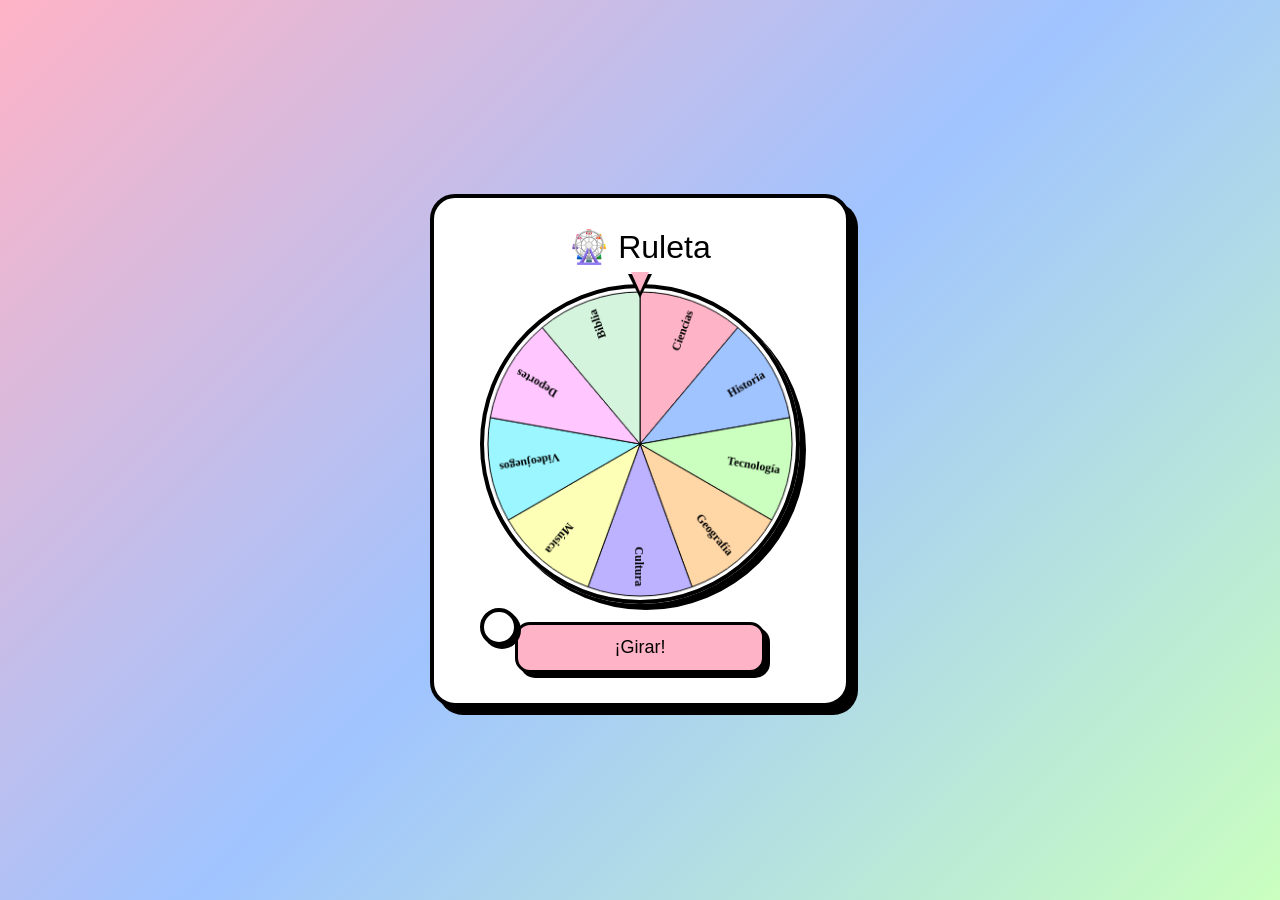
==== ruleta.html @ e856bff6 "IntelliQuiz v1.0 - juego completo con categorias, ruleta, musica y sistema de puntuacion" ====
<!DOCTYPE html>
<html lang="es">
<head>
<meta charset="UTF-8" />
<meta name="viewport" content="width=device-width, initial-scale=1.0" />
<title>Ruleta</title>

<style>
* {
  margin: 0;
  padding: 0;
  box-sizing: border-box;
  font-family: 'Comic Sans MS', cursive, sans-serif;
}

body {
  min-height: 100vh;
  background: linear-gradient(135deg, #ffb3c6, #a0c4ff, #caffbf);
  display: flex;
  justify-content: center;
  align-items: center;
  padding: 15px;
}

/* CONTENEDOR */
.ruleta-container {
  width: 100%;
  max-width: 420px;
  background: #fff;
  padding: clamp(15px, 4vw, 30px);
  border-radius: 25px;
  border: 4px solid #000;
  box-shadow: 8px 8px 0px #000;
  text-align: center;
  display: flex;
  flex-direction: column;
  align-items: center;
  gap: 18px;
}

.titulo {
  font-size: clamp(22px, 5vw, 32px);
}

.scene {
  position: relative;
  width: 100%;
  max-width: 320px;
  aspect-ratio: 1;
}

canvas {
  width: 100%;
  height: 100%;
  border-radius: 50%;
  border: 4px solid #000;
  box-shadow: 6px 6px 0px #000;
}

.pointer {
  position: absolute;
  top: -10px;
  left: 50%;
  transform: translateX(-50%);
  border-left: 12px solid transparent;
  border-right: 12px solid transparent;
  border-top: 24px solid #000;
}

.pointer::after {
  content: '';
  position: absolute;
  top: -26px;
  left: -9px;
  border-left: 9px solid transparent;
  border-right: 9px solid transparent;
  border-top: 20px solid #ffb3c6;
}

.hub {
  position: absolute;
  width: 12%;
  height: 12%;
  background: #fff;
  border-radius: 50%;
  border: 4px solid #000;
  box-shadow: 3px 3px 0px #000;
}

.btn-ruleta {
  width: 100%;
  max-width: 250px;
  padding: 12px;
  font-size: clamp(14px, 4vw, 18px);
  border-radius: 15px;
  border: 3px solid #000;
  background: #ffb3c6;
  cursor: pointer;
  box-shadow: 5px 5px 0px #000;
  transition: 0.2s;
}

/* MODAL */
.modal {
  position: fixed;
  top: 0;
  left: 0;
  width: 100%;
  height: 100%;
  background: rgba(0,0,0,0.6);
  display: none;
  justify-content: center;
  align-items: center;
  z-index: 100;
}

.modal.active {
  display: flex;
}

.modal-content {
  background: #fff;
  padding: 25px;
  border-radius: 20px;
  border: 4px solid #000;
  box-shadow: 8px 8px 0px #000;
  text-align: center;
  max-width: 300px;
  width: 90%;
  animation: aparecer 0.3s ease;
}

.modal-content h2 {
  margin-bottom: 15px;
}

.modal-content p {
  font-size: 20px;
  font-weight: bold;
  margin-bottom: 20px;
}

.modal-content a {
  display: inline-block;
  padding: 10px 20px;
  background: #a0c4ff;
  border: 3px solid #000;
  border-radius: 12px;
  text-decoration: none;
  color: #000;
  font-weight: bold;
  box-shadow: 4px 4px 0px #000;
}

@keyframes aparecer {
  from { transform: scale(0.7); opacity: 0; }
  to   { transform: scale(1); opacity: 1; }
}
</style>
</head>

<body>

<div class="ruleta-container">
  <div class="titulo">🎡 Ruleta</div>

  <div class="scene">
    <div class="pointer"></div>
    <canvas id="wheel"></canvas>
    <div class="hub"></div>
  </div>

  <button class="btn-ruleta" id="spinBtn" onclick="spin()">¡Girar!</button>
</div>

<!-- MODAL -->
<div class="modal" id="modal">
  <div class="modal-content">
    <h2>Resultado</h2>
    <p id="modalText"></p>
    <a href="trivia.html">Continuar</a>
  </div>
</div>

<script>
const ITEMS = [
  'Ciencias','Historia','Tecnología','Geografía','Cultura',
  'Música','Videojuegos','Deportes','Biblia'
];

const COLORS = [
  '#ffb3c6','#a0c4ff','#caffbf','#ffd6a5',
  '#bdb2ff','#fdffb6','#9bf6ff','#ffc6ff','#d4f4dd'
];

const canvas = document.getElementById('wheel');
const ctx = canvas.getContext('2d');

let size = canvas.offsetWidth;
canvas.width = size;
canvas.height = size;

const N = ITEMS.length;
const ARC = (Math.PI * 2) / N;

let currentAngle = -Math.PI / 2;
let spinning = false;

function drawWheel(angle) {
  const CX = canvas.width / 2;
  const CY = canvas.height / 2;
  const R = CX - 4;

  ctx.clearRect(0, 0, canvas.width, canvas.height);

  for (let i = 0; i < N; i++) {
    const start = angle + i * ARC;
    const end = start + ARC;

    ctx.beginPath();
    ctx.moveTo(CX, CY);
    ctx.arc(CX, CY, R, start, end);
    ctx.closePath();
    ctx.fillStyle = COLORS[i];
    ctx.fill();

    ctx.strokeStyle = '#000';
    ctx.stroke();

    ctx.save();
    ctx.translate(CX, CY);
    ctx.rotate(start + ARC / 2);
    ctx.textAlign = 'right';
    ctx.fillStyle = '#000';
    ctx.font = 'bold 12px Comic Sans MS';
    ctx.fillText(ITEMS[i], R - 10, 5);
    ctx.restore();
  }
}

drawWheel(currentAngle);

function spin() {
  if (spinning) return;
  spinning = true;

  document.getElementById('spinBtn').disabled = true;

  const extra = (6 + Math.random() * 4) * Math.PI * 2;
  const offset = Math.random() * Math.PI * 2;
  const total = extra + offset;

  let start = null;
  const duration = 4000;

  function ease(t) {
    return 1 - Math.pow(1 - t, 4);
  }

  function animate(time) {
    if (!start) start = time;
    let t = Math.min((time - start) / duration, 1);

    currentAngle += total * ease(t);
    drawWheel(currentAngle);

    if (t < 1) {
      requestAnimationFrame(animate);
    } else {
      spinning = false;
      document.getElementById('spinBtn').disabled = false;

      const normalized = ((-currentAngle - Math.PI / 2) % (Math.PI * 2) + Math.PI * 2) % (Math.PI * 2);
      const index = Math.floor(normalized / ARC);

          const mapeo = {
          'Ciencias':    'ciencia',
          'Historia':    'historia',
          'Tecnología':  'tecnologia',
          'Geografía':   'geografia',
          'Cultura':     'cultura',
          'Música':      'musica',
          'Videojuegos': 'videojuegos',
          'Deportes':    'deportes',
          'Biblia':      'biblia'
      };

      localStorage.setItem("categoria", mapeo[ITEMS[index]]);
      console.log("Categoría seleccionada:", mapeo[ITEMS[index]]);

      document.getElementById('modalText').textContent = "Categoría: " + ITEMS[index];
      document.getElementById('modal').classList.add('active');
      
    
    }
  }

  requestAnimationFrame(animate);
}



</script>

</body>
</html>
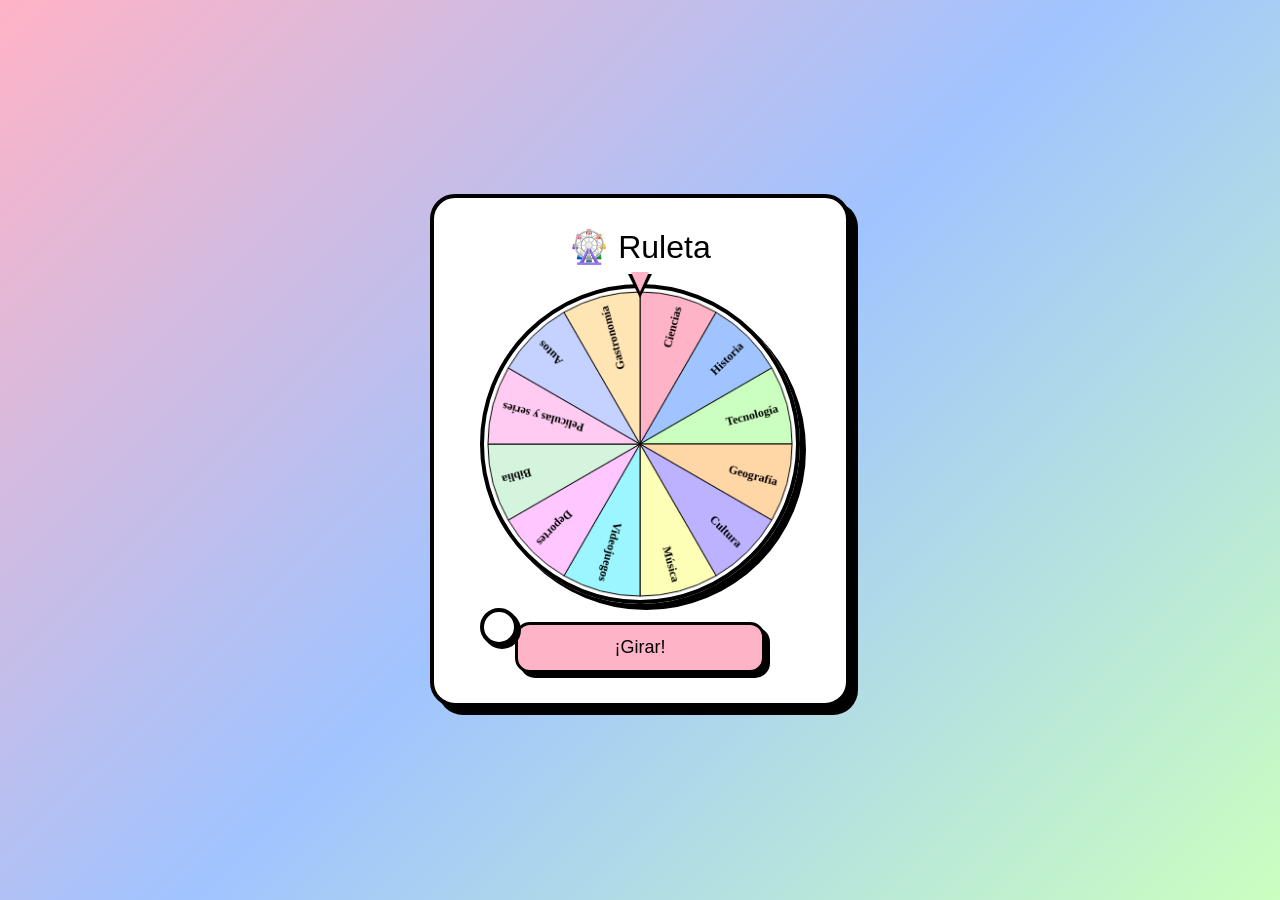
==== commit 14903af2: "Nuevas categorias agregadas" ====
--- a/ruleta.html
+++ b/ruleta.html
@@ -3,8 +3,9 @@
 <head>
 <meta charset="UTF-8" />
 <meta name="viewport" content="width=device-width, initial-scale=1.0" />
-<title>Ruleta</title>
-
+<title>Jugar Trivia | IntelliQuiz</title>
+<meta name="description" content="Responde preguntas de trivia y gana puntos en IntelliQuiz.">
+<link rel="icon" type="image/png" sizes="64x32" href="image/logo.png">
 <style>
 * {
   margin: 0;
@@ -185,12 +186,12 @@
 <script>
 const ITEMS = [
   'Ciencias','Historia','Tecnología','Geografía','Cultura',
-  'Música','Videojuegos','Deportes','Biblia'
+  'Música','Videojuegos','Deportes','Biblia','Películas y series','Autos','Gastronomía'
 ];
 
 const COLORS = [
   '#ffb3c6','#a0c4ff','#caffbf','#ffd6a5',
-  '#bdb2ff','#fdffb6','#9bf6ff','#ffc6ff','#d4f4dd'
+  '#bdb2ff','#fdffb6','#9bf6ff','#ffc6ff','#d4f4dd','#ffcbf2','#c5d1ff','#ffe5b4'
 ];
 
 const canvas = document.getElementById('wheel');
@@ -274,15 +275,18 @@
       const index = Math.floor(normalized / ARC);
 
           const mapeo = {
-          'Ciencias':    'ciencia',
-          'Historia':    'historia',
-          'Tecnología':  'tecnologia',
-          'Geografía':   'geografia',
-          'Cultura':     'cultura',
-          'Música':      'musica',
-          'Videojuegos': 'videojuegos',
-          'Deportes':    'deportes',
-          'Biblia':      'biblia'
+          'Ciencias':         'ciencia',
+          'Historia':         'historia',
+          'Tecnología':       'tecnologia',
+          'Geografía':        'geografia',
+          'Cultura':          'cultura',
+          'Música':           'musica',
+          'Videojuegos':      'videojuegos',
+          'Deportes':         'deportes',
+          'Biblia':           'biblia',
+          'Películas y series':'peliculas_series',
+          'Autos':            'autos',
+          'Gastronomía':      'gastronomia'
       };
 
       localStorage.setItem("categoria", mapeo[ITEMS[index]]);
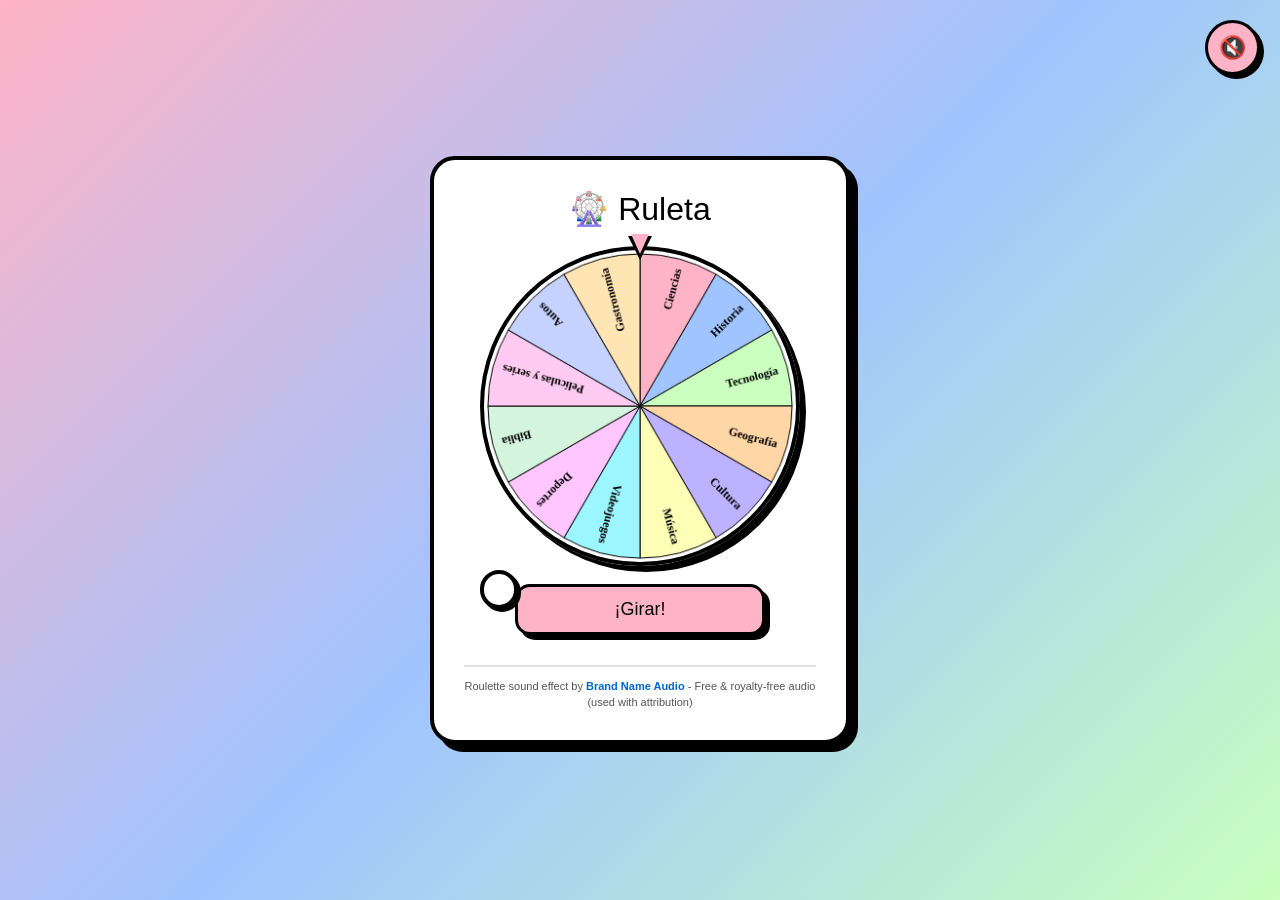
==== commit f26a8b35: "Se agrego audio a la ruleta" ====
--- a/ruleta.html
+++ b/ruleta.html
@@ -157,10 +157,82 @@
   from { transform: scale(0.7); opacity: 0; }
   to   { transform: scale(1); opacity: 1; }
 }
+
+/* Botón Música */
+.btn-music {
+  position: fixed;
+  top: 20px;
+  right: 20px;
+  width: 55px;
+  height: 55px;
+  border-radius: 50%;
+  border: 3px solid #000;
+  font-size: 22px;
+  cursor: pointer;
+  box-shadow: 4px 4px 0px #000;
+  display: flex;
+  justify-content: center;
+  align-items: center;
+  transition: 0.2s;
+  z-index: 1000;
+}
+
+.btn-music:hover {
+  transform: scale(1.1);
+}
+
+.btn-music:active {
+  transform: scale(0.9);
+  box-shadow: 2px 2px 0px #000;
+}
+
+.btn-music.on {
+  background: #caffbf;
+}
+
+.btn-music.off {
+  background: #ffb3c6;
+}
+
+/* Footer */
+footer {
+  font-size: 11px;
+  color: #555;
+  margin-top: 12px;
+  padding-top: 12px;
+  border-top: 2px solid #e0e0e0;
+  line-height: 1.4;
+}
+
+footer a {
+  color: #0066cc;
+  text-decoration: none;
+  font-weight: bold;
+  transition: 0.2s;
+}
+
+footer a:hover {
+  text-decoration: underline;
+  color: #0052a3;
+}
 </style>
 </head>
 
 <body>
+
+<!-- Musica -->
+<audio id="bgMusic" loop>
+  <source src="musica/Modern Attempt.mp3" type="audio/mpeg">
+</audio>
+
+<!-- Sonido de giro -->
+<audio id="spinSound">
+  <source src="musica/Spinning Prize Wheel Sound Effect.mp3" type="audio/mpeg">
+</audio>
+
+<button id="btnMusic" class="btn-music off" onclick="toggleMusic()">
+  🔇
+</button>
 
 <div class="ruleta-container">
   <div class="titulo">🎡 Ruleta</div>
@@ -172,7 +244,16 @@
   </div>
 
   <button class="btn-ruleta" id="spinBtn" onclick="spin()">¡Girar!</button>
+
+  <!-- Footer de créditos -->
+  <footer>
+    Roulette sound effect by 
+    <a href="https://www.youtube.com/@brandnameaudio" target="_blank">
+      Brand Name Audio
+    </a> - Free & royalty-free audio (used with attribution)
+  </footer>
 </div>
+
 
 <!-- MODAL -->
 <div class="modal" id="modal">
@@ -245,6 +326,13 @@
   if (spinning) return;
   spinning = true;
 
+  const spinSound = document.getElementById("spinSound");
+  spinSound.currentTime = 0;
+  spinSound.play().catch(() => {
+    console.log("El navegador bloqueó el autoplay del sonido de giro");
+  });
+  
+
   document.getElementById('spinBtn').disabled = true;
 
   const extra = (6 + Math.random() * 4) * Math.PI * 2;
@@ -252,7 +340,7 @@
   const total = extra + offset;
 
   let start = null;
-  const duration = 4000;
+  const duration = 10000;
 
   function ease(t) {
     return 1 - Math.pow(1 - t, 4);
@@ -302,7 +390,72 @@
   requestAnimationFrame(animate);
 }
 
-
+// =====================
+// Control de la música
+// =====================
+const musicaPlayer = document.getElementById("bgMusic");
+const btnMusicPlayer = document.getElementById("btnMusic");
+let musicaActiva = false;
+
+function toggleMusic(){
+  if(musicaActiva){
+    musicaPlayer.pause();
+    btnMusicPlayer.classList.remove("on");
+    btnMusicPlayer.classList.add("off");
+    btnMusicPlayer.textContent = "🔇";
+    musicaActiva = false;
+  } else {
+    musicaPlayer.volume = 0.3;
+    musicaPlayer.play().catch(() => {
+      console.log("El navegador bloqueó el autoplay");
+    });
+    btnMusicPlayer.classList.remove("off");
+    btnMusicPlayer.classList.add("on");
+    btnMusicPlayer.textContent = "🔊";
+    musicaActiva = true;
+  }
+  localStorage.setItem("musicaActiva", musicaActiva);
+  
+  setInterval(() => {
+    if (!musicaPlayer.paused) {
+      localStorage.setItem("tiempoMusica", musicaPlayer.currentTime);
+    }
+  }, 1000);
+}
+
+// =====================
+// Cargar música donde se quedó
+// =====================
+window.addEventListener("load", () => {
+  const musicaElement = document.getElementById("bgMusic");
+  const activa = localStorage.getItem("musicaActiva") === "true";
+
+  if (activa) {
+    musicaElement.volume = 0.3;
+
+    const tiempo = localStorage.getItem("tiempoMusica");
+    if (tiempo) {
+      musicaElement.currentTime = tiempo;
+    }
+
+    musicaElement.play().catch(() => {
+      console.log("Esperando interacción...");
+    });
+
+    // Actualizar botón visual
+    const btn = document.getElementById("btnMusic");
+    btn.classList.remove("off");
+    btn.classList.add("on");
+    btn.textContent = "🔊";
+  }
+});
+
+// Guardar tiempo de la música
+setInterval(() => {
+  if (!musicaPlayer.paused) {
+    localStorage.setItem("tiempoMusica", musicaPlayer.currentTime);
+  }
+}, 1000);
 
 </script>
 
